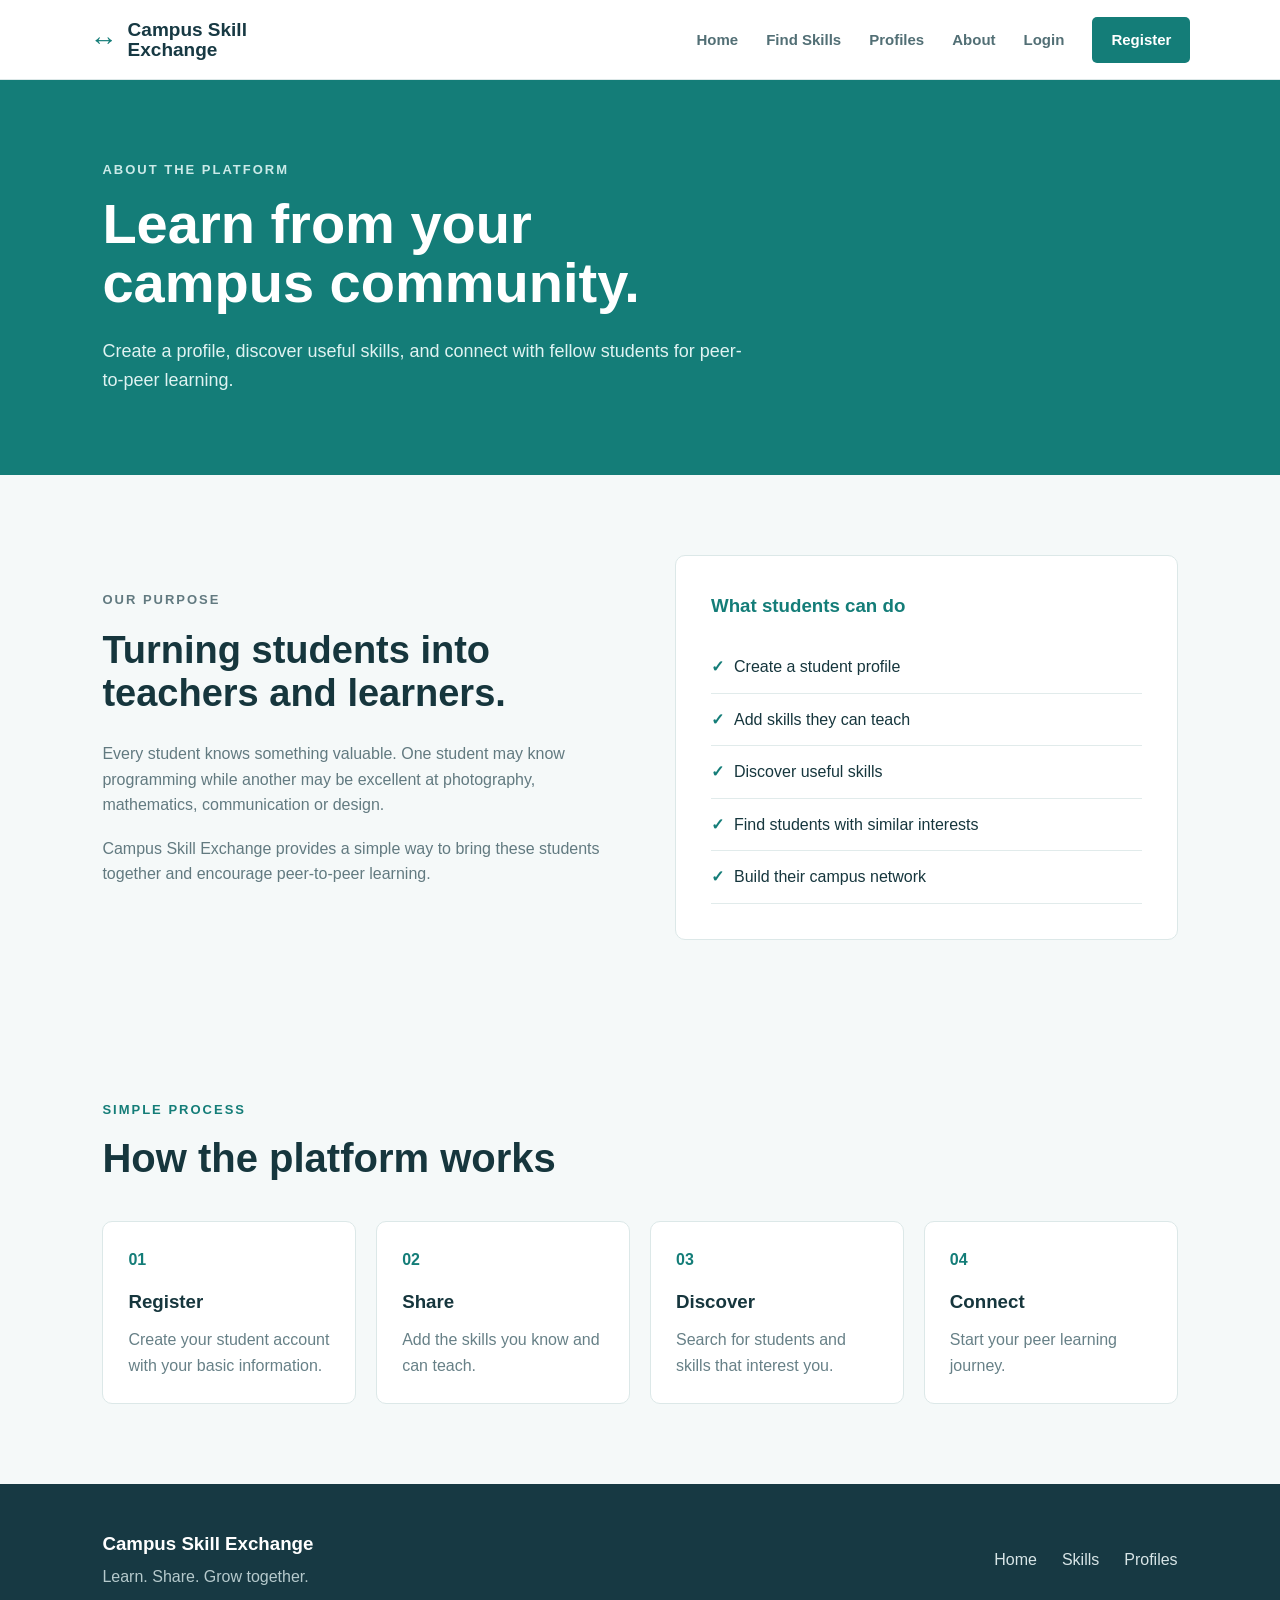
==== pages/about.html @ a90875c9 "Add HTML pages" ====
<!DOCTYPE html><html lang="en"><head><meta charset="UTF-8"><meta name="viewport" content="width=device-width,initial-scale=1.0"><title>About - Campus Skill Exchange</title><link rel="stylesheet" href="../css/style.css"></head><body>
<header class="header"><div class="logo"><span class="logo-icon">↔</span><span>Campus Skill<br>Exchange</span></div><nav><a href="../index.html">Home</a><a href="skills.html">Find Skills</a><a href="profiles.html">Profiles</a><a href="about.html">About</a><a href="login.html">Login</a><a href="register.html" class="nav-button">Register</a></nav></header>
<section class="page-header"><p class="section-label">ABOUT THE PLATFORM</p><h1>Learn from your<br>campus community.</h1><p>Create a profile, discover useful skills, and connect with fellow students for peer-to-peer learning.</p></section>
<section class="about-section"><div class="about-content"><p class="section-label">OUR PURPOSE</p><h2>Turning students into teachers and learners.</h2><p>Every student knows something valuable. One student may know programming while another may be excellent at photography, mathematics, communication or design.</p><p>Campus Skill Exchange provides a simple way to bring these students together and encourage peer-to-peer learning.</p></div><div class="about-box"><h3>What students can do</h3><ul><li>Create a student profile</li><li>Add skills they can teach</li><li>Discover useful skills</li><li>Find students with similar interests</li><li>Build their campus network</li></ul></div></section>
<section class="section"><p class="section-label">SIMPLE PROCESS</p><h2>How the platform works</h2><div class="process-container"><div class="process-card"><span>01</span><h3>Register</h3><p>Create your student account with your basic information.</p></div><div class="process-card"><span>02</span><h3>Share</h3><p>Add the skills you know and can teach.</p></div><div class="process-card"><span>03</span><h3>Discover</h3><p>Search for students and skills that interest you.</p></div><div class="process-card"><span>04</span><h3>Connect</h3><p>Start your peer learning journey.</p></div></div></section>
<footer class="footer"><div><h3>Campus Skill Exchange</h3><p>Learn. Share. Grow together.</p></div><div class="footer-links"><a href="../index.html">Home</a><a href="skills.html">Skills</a><a href="profiles.html">Profiles</a></div></footer></body></html>
---- css/style.css ----
*{margin:0;padding:0;box-sizing:border-box}body{font-family:Arial,Helvetica,sans-serif;background:#f5f9f9;color:#16363d;line-height:1.6}.header{background:#fff;border-bottom:1px solid #dce8e8;min-height:80px;padding:15px 7%;display:flex;justify-content:space-between;align-items:center}.logo{display:flex;align-items:center;gap:10px;color:#173943;font-size:19px;font-weight:bold;line-height:1.05}.logo-icon{color:#147d78;font-size:28px}nav{display:flex;align-items:center;gap:28px}nav a{color:#526f75;text-decoration:none;font-size:15px;font-weight:600}nav a:hover{color:#147d78}.nav-button{background:#147d78;color:#fff!important;padding:11px 19px;border-radius:5px}.hero{min-height:610px;background:#147d78;color:#fff;padding:80px 8%;display:grid;grid-template-columns:1.1fr .9fr;gap:70px;align-items:center}.hero-content{max-width:700px}.small-heading{font-size:14px;font-weight:bold;letter-spacing:3px;margin-bottom:25px}.hero h1{font-size:64px;line-height:1.03;margin-bottom:30px}.hero-text{max-width:650px;font-size:19px;line-height:1.7;color:#e5f7f6}.hero-buttons{margin-top:35px;display:flex;gap:12px}.button{display:inline-block;background:#147d78;color:#fff;border:0;text-decoration:none;padding:13px 23px;border-radius:5px;font-size:15px;font-weight:bold;cursor:pointer}.button:hover{background:#0d6965}.hero .button{background:#fff;color:#147d78}.hero .button:hover{background:#eaf6f5}.button-outline{background:transparent!important;color:#fff!important;border:1px solid #b8e0de}.hero-card{background:#fff;color:#173943;padding:38px;border-radius:12px;box-shadow:0 15px 45px rgba(0,0,0,.15)}.card-number{color:#147d78;font-size:13px;font-weight:bold;letter-spacing:2px;margin-bottom:18px}.hero-card h2{font-size:28px;line-height:1.25;margin-bottom:18px}.hero-card>p{color:#678087}.steps{margin-top:30px}.step{display:flex;gap:18px;padding:15px 0;border-top:1px solid #e2eded}.step span{color:#147d78;font-weight:bold}.section{padding:80px 8%}.section-label{color:#147d78;font-size:13px;font-weight:bold;letter-spacing:2px;margin-bottom:14px}.section h2{font-size:40px;line-height:1.15;margin-bottom:40px}.feature-container{display:grid;grid-template-columns:repeat(3,1fr);gap:25px}.feature-card{background:#fff;border:1px solid #dce8e8;border-radius:10px;padding:30px}.feature-icon{width:45px;height:45px;border-radius:50%;background:#dff1ef;color:#147d78;display:flex;justify-content:center;align-items:center;margin-bottom:20px;font-weight:bold}.feature-card h3{font-size:21px;margin-bottom:12px}.feature-card p{color:#688087}.page-header{background:#147d78;color:#fff;padding:80px 8%}.page-header .section-label{color:#cceae8}.page-header h1{font-size:56px;line-height:1.05;margin-bottom:25px}.page-header>p:last-child{max-width:650px;font-size:18px;color:#e0f3f2}.about-section{padding:80px 8%;display:grid;grid-template-columns:1fr 1fr;gap:70px;align-items:center}.about-content h2{font-size:38px;line-height:1.15;margin-bottom:25px}.about-content p{color:#627a80;margin-bottom:18px}.about-box{background:#fff;border:1px solid #dce8e8;padding:35px;border-radius:10px}.about-box h3{color:#147d78;margin-bottom:20px}.about-box li{list-style:none;border-bottom:1px solid #e1ebeb;padding:13px 0}.about-box li:before{content:"✓";color:#147d78;font-weight:bold;margin-right:10px}.process-container{display:grid;grid-template-columns:repeat(4,1fr);gap:20px}.process-card{background:#fff;border:1px solid #dce8e8;border-radius:10px;padding:25px}.process-card span{color:#147d78;font-weight:bold}.process-card h3{margin:15px 0 10px}.process-card p{color:#678087}.skill-container{display:grid;grid-template-columns:repeat(3,1fr);gap:25px}.skill-card{background:#fff;border:1px solid #dce8e8;border-radius:10px;padding:30px;min-height:240px}.skill-number{color:#147d78;font-weight:bold;font-size:13px}.skill-card h3{font-size:23px;margin:18px 0 12px}.skill-card p{color:#678087;margin-bottom:25px}.skill-card a{color:#147d78;font-weight:bold;text-decoration:none}.cta-section{background:#dff1ef;padding:55px 8%;display:flex;justify-content:space-between;align-items:center;gap:30px}.cta-section h2{font-size:32px;line-height:1.2}.footer{background:#173943;color:#fff;padding:45px 8%;display:flex;justify-content:space-between;align-items:center}.footer h3{margin-bottom:5px}.footer p{color:#b5c9cc}.footer-links{display:flex;gap:25px}.footer-links a{color:#d8e5e7;text-decoration:none}@media(max-width:900px){.header{flex-direction:column;gap:20px}nav{flex-wrap:wrap;justify-content:center}.hero{grid-template-columns:1fr}.hero h1{font-size:48px}.feature-container,.skill-container{grid-template-columns:1fr 1fr}.process-container{grid-template-columns:1fr 1fr}.about-section{grid-template-columns:1fr}}@media(max-width:600px){.section,.hero{padding:55px 6%}.hero h1{font-size:40px}.page-header h1{font-size:42px}.feature-container,.skill-container,.process-container{grid-template-columns:1fr}.cta-section{flex-direction:column;align-items:flex-start}.footer{flex-direction:column;align-items:flex-start;gap:25px}}
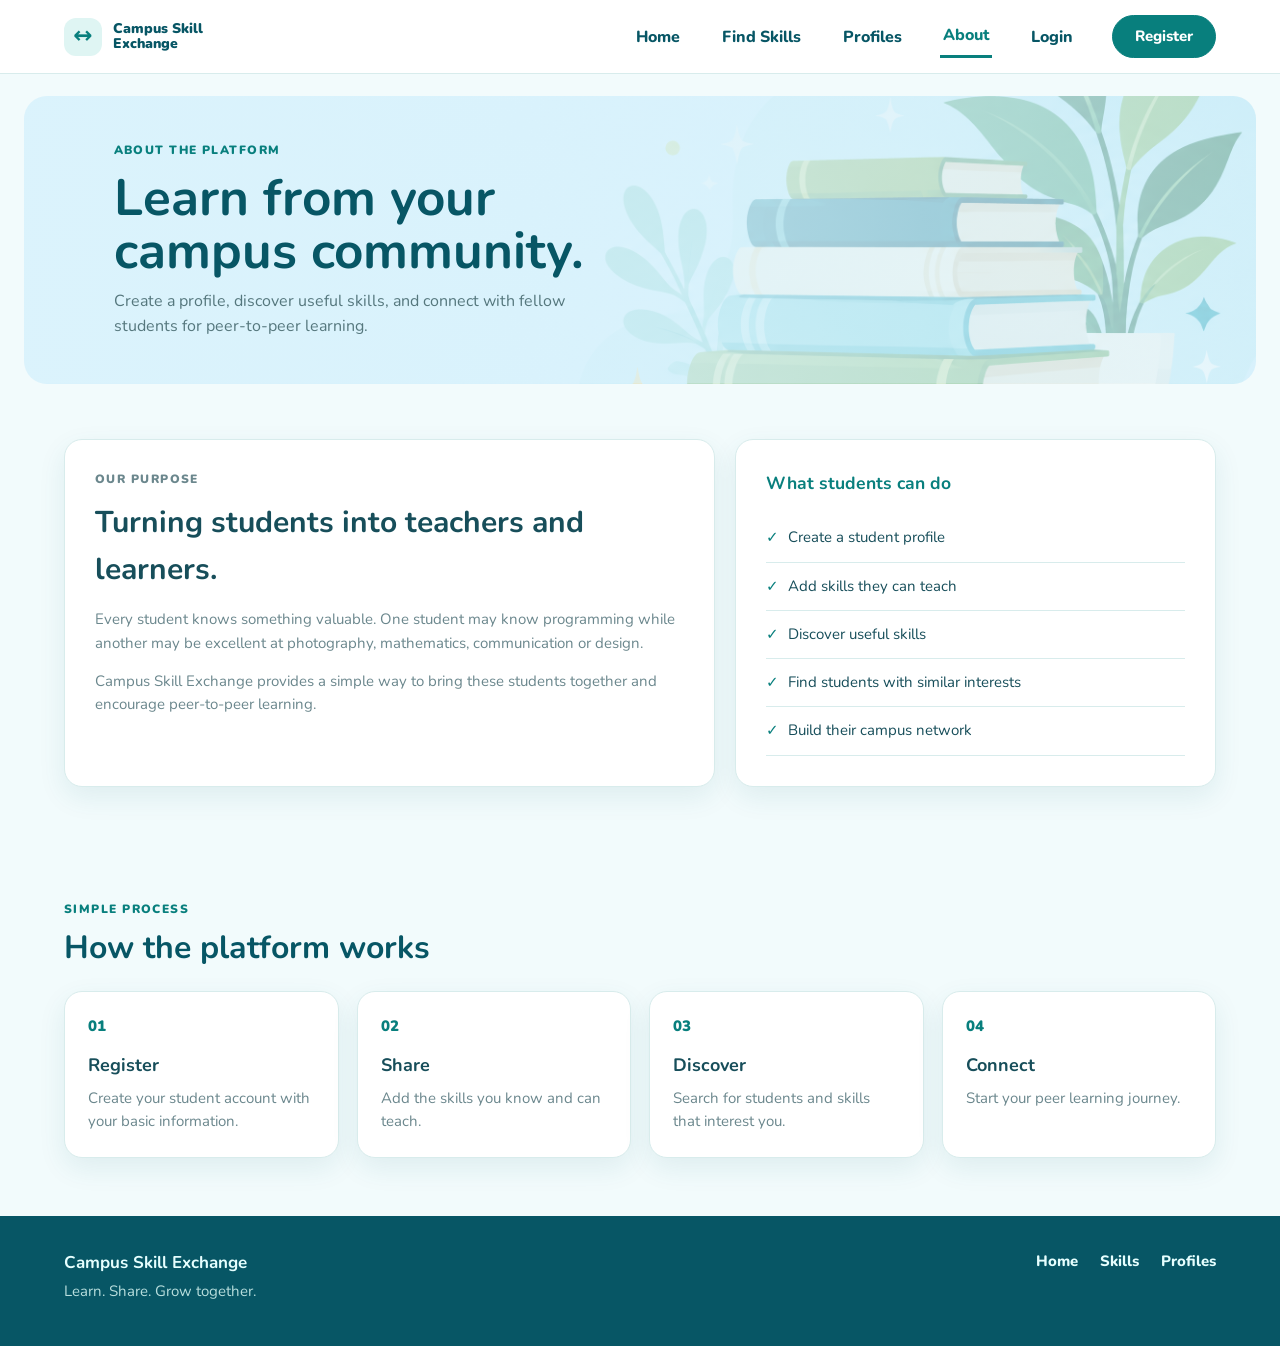
==== commit 485dadc5: "Redesign Campus Skill Exchange and add admin section" ====
--- a/pages/about.html
+++ b/pages/about.html
@@ -1,6 +1,92 @@
-<!DOCTYPE html><html lang="en"><head><meta charset="UTF-8"><meta name="viewport" content="width=device-width,initial-scale=1.0"><title>About - Campus Skill Exchange</title><link rel="stylesheet" href="../css/style.css"></head><body>
-<header class="header"><div class="logo"><span class="logo-icon">↔</span><span>Campus Skill<br>Exchange</span></div><nav><a href="../index.html">Home</a><a href="skills.html">Find Skills</a><a href="profiles.html">Profiles</a><a href="about.html">About</a><a href="login.html">Login</a><a href="register.html" class="nav-button">Register</a></nav></header>
-<section class="page-header"><p class="section-label">ABOUT THE PLATFORM</p><h1>Learn from your<br>campus community.</h1><p>Create a profile, discover useful skills, and connect with fellow students for peer-to-peer learning.</p></section>
-<section class="about-section"><div class="about-content"><p class="section-label">OUR PURPOSE</p><h2>Turning students into teachers and learners.</h2><p>Every student knows something valuable. One student may know programming while another may be excellent at photography, mathematics, communication or design.</p><p>Campus Skill Exchange provides a simple way to bring these students together and encourage peer-to-peer learning.</p></div><div class="about-box"><h3>What students can do</h3><ul><li>Create a student profile</li><li>Add skills they can teach</li><li>Discover useful skills</li><li>Find students with similar interests</li><li>Build their campus network</li></ul></div></section>
-<section class="section"><p class="section-label">SIMPLE PROCESS</p><h2>How the platform works</h2><div class="process-container"><div class="process-card"><span>01</span><h3>Register</h3><p>Create your student account with your basic information.</p></div><div class="process-card"><span>02</span><h3>Share</h3><p>Add the skills you know and can teach.</p></div><div class="process-card"><span>03</span><h3>Discover</h3><p>Search for students and skills that interest you.</p></div><div class="process-card"><span>04</span><h3>Connect</h3><p>Start your peer learning journey.</p></div></div></section>
-<footer class="footer"><div><h3>Campus Skill Exchange</h3><p>Learn. Share. Grow together.</p></div><div class="footer-links"><a href="../index.html">Home</a><a href="skills.html">Skills</a><a href="profiles.html">Profiles</a></div></footer></body></html>
+<!doctype html>
+<html lang="en">
+  <head>
+    <meta charset="UTF-8" />
+    <meta name="viewport" content="width=device-width,initial-scale=1.0" />
+    <title>About - Campus Skill Exchange</title>
+    <link rel="stylesheet" href="../css/style.css" />
+  </head>
+  <body>
+    <header class="header">
+      <div class="logo">
+        <span class="logo-icon">↔</span><span>Campus Skill<br />Exchange</span>
+      </div>
+      <nav>
+        <a href="../index.html">Home</a><a href="skills.html">Find Skills</a
+        ><a href="profiles.html">Profiles</a><a href="about.html">About</a
+        ><a href="login.html">Login</a
+        ><a href="register.html" class="nav-button">Register</a>
+      </nav>
+    </header>
+    <section class="page-header reference-about-banner">
+      <p class="section-label">ABOUT THE PLATFORM</p>
+      <h1>Learn from your<br />campus community.</h1>
+      <p>
+        Create a profile, discover useful skills, and connect with fellow
+        students for peer-to-peer learning.
+      </p>
+    </section>
+    <section class="about-section">
+      <div class="about-content">
+        <p class="section-label">OUR PURPOSE</p>
+        <h2>Turning students into teachers and learners.</h2>
+        <p>
+          Every student knows something valuable. One student may know
+          programming while another may be excellent at photography,
+          mathematics, communication or design.
+        </p>
+        <p>
+          Campus Skill Exchange provides a simple way to bring these students
+          together and encourage peer-to-peer learning.
+        </p>
+      </div>
+      <div class="about-box">
+        <h3>What students can do</h3>
+        <ul>
+          <li>Create a student profile</li>
+          <li>Add skills they can teach</li>
+          <li>Discover useful skills</li>
+          <li>Find students with similar interests</li>
+          <li>Build their campus network</li>
+        </ul>
+      </div>
+    </section>
+    <section class="section">
+      <p class="section-label">SIMPLE PROCESS</p>
+      <h2>How the platform works</h2>
+      <div class="process-container">
+        <div class="process-card">
+          <span>01</span>
+          <h3>Register</h3>
+          <p>Create your student account with your basic information.</p>
+        </div>
+        <div class="process-card">
+          <span>02</span>
+          <h3>Share</h3>
+          <p>Add the skills you know and can teach.</p>
+        </div>
+        <div class="process-card">
+          <span>03</span>
+          <h3>Discover</h3>
+          <p>Search for students and skills that interest you.</p>
+        </div>
+        <div class="process-card">
+          <span>04</span>
+          <h3>Connect</h3>
+          <p>Start your peer learning journey.</p>
+        </div>
+      </div>
+    </section>
+    <footer class="footer">
+      <div>
+        <h3>Campus Skill Exchange</h3>
+        <p>Learn. Share. Grow together.</p>
+      </div>
+      <div class="footer-links">
+        <a href="../index.html">Home</a><a href="skills.html">Skills</a
+        ><a href="profiles.html">Profiles</a>
+      </div>
+    </footer>
+    <script src="../JS/navigation.js"></script>
+  </body>
+</html>
--- a/css/style.css
+++ b/css/style.css
@@ -1 +1,11 @@
-*{margin:0;padding:0;box-sizing:border-box}body{font-family:Arial,Helvetica,sans-serif;background:#f5f9f9;color:#16363d;line-height:1.6}.header{background:#fff;border-bottom:1px solid #dce8e8;min-height:80px;padding:15px 7%;display:flex;justify-content:space-between;align-items:center}.logo{display:flex;align-items:center;gap:10px;color:#173943;font-size:19px;font-weight:bold;line-height:1.05}.logo-icon{color:#147d78;font-size:28px}nav{display:flex;align-items:center;gap:28px}nav a{color:#526f75;text-decoration:none;font-size:15px;font-weight:600}nav a:hover{color:#147d78}.nav-button{background:#147d78;color:#fff!important;padding:11px 19px;border-radius:5px}.hero{min-height:610px;background:#147d78;color:#fff;padding:80px 8%;display:grid;grid-template-columns:1.1fr .9fr;gap:70px;align-items:center}.hero-content{max-width:700px}.small-heading{font-size:14px;font-weight:bold;letter-spacing:3px;margin-bottom:25px}.hero h1{font-size:64px;line-height:1.03;margin-bottom:30px}.hero-text{max-width:650px;font-size:19px;line-height:1.7;color:#e5f7f6}.hero-buttons{margin-top:35px;display:flex;gap:12px}.button{display:inline-block;background:#147d78;color:#fff;border:0;text-decoration:none;padding:13px 23px;border-radius:5px;font-size:15px;font-weight:bold;cursor:pointer}.button:hover{background:#0d6965}.hero .button{background:#fff;color:#147d78}.hero .button:hover{background:#eaf6f5}.button-outline{background:transparent!important;color:#fff!important;border:1px solid #b8e0de}.hero-card{background:#fff;color:#173943;padding:38px;border-radius:12px;box-shadow:0 15px 45px rgba(0,0,0,.15)}.card-number{color:#147d78;font-size:13px;font-weight:bold;letter-spacing:2px;margin-bottom:18px}.hero-card h2{font-size:28px;line-height:1.25;margin-bottom:18px}.hero-card>p{color:#678087}.steps{margin-top:30px}.step{display:flex;gap:18px;padding:15px 0;border-top:1px solid #e2eded}.step span{color:#147d78;font-weight:bold}.section{padding:80px 8%}.section-label{color:#147d78;font-size:13px;font-weight:bold;letter-spacing:2px;margin-bottom:14px}.section h2{font-size:40px;line-height:1.15;margin-bottom:40px}.feature-container{display:grid;grid-template-columns:repeat(3,1fr);gap:25px}.feature-card{background:#fff;border:1px solid #dce8e8;border-radius:10px;padding:30px}.feature-icon{width:45px;height:45px;border-radius:50%;background:#dff1ef;color:#147d78;display:flex;justify-content:center;align-items:center;margin-bottom:20px;font-weight:bold}.feature-card h3{font-size:21px;margin-bottom:12px}.feature-card p{color:#688087}.page-header{background:#147d78;color:#fff;padding:80px 8%}.page-header .section-label{color:#cceae8}.page-header h1{font-size:56px;line-height:1.05;margin-bottom:25px}.page-header>p:last-child{max-width:650px;font-size:18px;color:#e0f3f2}.about-section{padding:80px 8%;display:grid;grid-template-columns:1fr 1fr;gap:70px;align-items:center}.about-content h2{font-size:38px;line-height:1.15;margin-bottom:25px}.about-content p{color:#627a80;margin-bottom:18px}.about-box{background:#fff;border:1px solid #dce8e8;padding:35px;border-radius:10px}.about-box h3{color:#147d78;margin-bottom:20px}.about-box li{list-style:none;border-bottom:1px solid #e1ebeb;padding:13px 0}.about-box li:before{content:"✓";color:#147d78;font-weight:bold;margin-right:10px}.process-container{display:grid;grid-template-columns:repeat(4,1fr);gap:20px}.process-card{background:#fff;border:1px solid #dce8e8;border-radius:10px;padding:25px}.process-card span{color:#147d78;font-weight:bold}.process-card h3{margin:15px 0 10px}.process-card p{color:#678087}.skill-container{display:grid;grid-template-columns:repeat(3,1fr);gap:25px}.skill-card{background:#fff;border:1px solid #dce8e8;border-radius:10px;padding:30px;min-height:240px}.skill-number{color:#147d78;font-weight:bold;font-size:13px}.skill-card h3{font-size:23px;margin:18px 0 12px}.skill-card p{color:#678087;margin-bottom:25px}.skill-card a{color:#147d78;font-weight:bold;text-decoration:none}.cta-section{background:#dff1ef;padding:55px 8%;display:flex;justify-content:space-between;align-items:center;gap:30px}.cta-section h2{font-size:32px;line-height:1.2}.footer{background:#173943;color:#fff;padding:45px 8%;display:flex;justify-content:space-between;align-items:center}.footer h3{margin-bottom:5px}.footer p{color:#b5c9cc}.footer-links{display:flex;gap:25px}.footer-links a{color:#d8e5e7;text-decoration:none}@media(max-width:900px){.header{flex-direction:column;gap:20px}nav{flex-wrap:wrap;justify-content:center}.hero{grid-template-columns:1fr}.hero h1{font-size:48px}.feature-container,.skill-container{grid-template-columns:1fr 1fr}.process-container{grid-template-columns:1fr 1fr}.about-section{grid-template-columns:1fr}}@media(max-width:600px){.section,.hero{padding:55px 6%}.hero h1{font-size:40px}.page-header h1{font-size:42px}.feature-container,.skill-container,.process-container{grid-template-columns:1fr}.cta-section{flex-direction:column;align-items:flex-start}.footer{flex-direction:column;align-items:flex-start;gap:25px}}
+@import url('https://fonts.googleapis.com/css2?family=Nunito:wght@400;600;700;800;900&display=swap');
+:root{--teal:#087f7d;--teal-dark:#075665;--aqua:#e7f8f7;--sky:#dff3fb;--ink:#174e5a;--muted:#6b878d;--line:#d8ecec;--card:#fff;--cream:#fff7dd;--lav:#f0ecff;--shadow:0 10px 28px rgba(20,102,110,.09)}
+*{box-sizing:border-box}html{scroll-behavior:smooth}body{margin:0;background:#f2fbfc;color:var(--ink);font-family:Nunito,system-ui,sans-serif;font-size:15px;line-height:1.55}a{color:inherit}button,input,select{font:inherit}button{cursor:pointer}.header{height:74px;width:100%;display:flex;align-items:center;justify-content:space-between;padding:0 clamp(20px,5vw,78px);background:#fff;border-bottom:1px solid var(--line);position:relative;z-index:5}.logo{display:flex;align-items:center;gap:11px;text-decoration:none;color:var(--teal-dark);font-weight:900;font-size:14px;line-height:1.05}.logo-icon{display:grid;place-items:center;width:38px;height:38px;border-radius:12px;background:#dff5f3;color:var(--teal);font-size:23px}.header nav{display:flex;align-items:center;gap:clamp(14px,2.4vw,32px)}.header nav a,.header nav button{font-size:14px;font-weight:800;color:var(--teal-dark);text-decoration:none;border:0;background:transparent;padding:9px 2px;white-space:nowrap}.header nav a:hover,.header nav button:hover{color:var(--teal)}.header nav a.active-link{color:var(--teal);border-bottom:3px solid var(--teal)}.nav-button{border:1px solid #a8d9d7!important;border-radius:999px!important;padding:10px 20px!important}.header nav a.nav-button,.header nav a:last-child{background:var(--teal);color:#fff!important;border-color:var(--teal)!important}.header [hidden]{display:none!important}.hero{width:calc(100% - 48px);max-width:1400px;min-height:440px;margin:22px auto 0;padding:60px clamp(25px,7vw,96px);border-radius:24px;background:#dcf5f3;position:relative;overflow:hidden;display:flex;align-items:center}.reference-hero{background-image:linear-gradient(90deg,rgba(220,247,246,.98) 0%,rgba(220,247,246,.86) 43%,rgba(220,247,246,.10) 100%),url('../assets/illustrations/home-campus.png');background-position:center;background-size:cover}.hero-content{position:relative;z-index:1;max-width:600px}.small-heading,.section-label{margin:0 0 12px;color:var(--teal);font-size:12px;font-weight:900;letter-spacing:.12em;text-transform:uppercase}.hero h1{margin:0 0 18px;color:var(--teal-dark);font-size:clamp(42px,5vw,70px);line-height:1.02;letter-spacing:-.05em}.hero-text{max-width:470px;margin:0 0 25px;color:#47777d;font-size:16px}.hero-search{display:flex;width:min(440px,100%);height:48px;overflow:hidden;background:#fff;border:1px solid var(--line);border-radius:999px;box-shadow:var(--shadow)}.hero-search input{flex:1;min-width:0;border:0;outline:0;padding:0 17px;font-size:14px;color:var(--ink)}.hero-search input::placeholder{color:#91a8ac}.hero-search button{width:46px;border:0;background:var(--teal);color:#fff;font-size:23px}.hero-search button:hover{background:var(--teal-dark)}.hero-card{display:none}.hero-buttons{display:flex;gap:10px;margin-top:18px}.button{display:inline-flex;align-items:center;justify-content:center;border:0;border-radius:999px;background:var(--teal);color:#fff;text-decoration:none;padding:12px 22px;font-size:14px;font-weight:900;box-shadow:0 5px 13px rgba(8,127,125,.18);transition:.18s}.button:hover{background:var(--teal-dark);transform:translateY(-1px)}.button-outline{background:#fff;color:var(--teal)!important;border:1px solid #a5d5d3;box-shadow:none}.section{max-width:1400px;margin:auto;padding:58px clamp(20px,5vw,70px)}.section h2{margin:0 0 24px;font-size:32px;line-height:1.15;color:var(--teal-dark)}.feature-container,.skill-container,.process-container{display:grid;grid-template-columns:repeat(3,1fr);gap:18px}.feature-card,.skill-card,.process-card,.about-content,.about-box,.profile-card,.dashboard-card{background:#fff;border:1px solid var(--line);border-radius:18px;box-shadow:var(--shadow)}.feature-card,.skill-card,.process-card{padding:23px}.feature-card:hover,.skill-card:hover,.profile-card:hover,.process-card:hover{transform:translateY(-3px);transition:.18s;box-shadow:0 16px 30px rgba(20,102,110,.12)}.feature-icon{display:grid;place-items:center;width:43px;height:43px;margin-bottom:15px;border-radius:14px;background:var(--aqua);color:var(--teal);font-weight:900}.feature-card h3,.skill-card h3,.process-card h3{margin:0 0 7px;font-size:18px}.feature-card p,.skill-card p,.process-card p{margin:0;color:var(--muted)}.page-header{width:calc(100% - 48px);max-width:1400px;min-height:220px;margin:22px auto 0;padding:45px clamp(25px,7vw,96px);border-radius:23px;background:var(--sky);position:relative;overflow:hidden}.page-header h1{position:relative;z-index:1;margin:0 0 11px;color:var(--teal-dark);font-size:clamp(34px,4vw,54px);line-height:1.04}.page-header>p:last-child{position:relative;z-index:1;max-width:500px;margin:0;color:#55777d;font-size:16px}.reference-about-banner{background-image:linear-gradient(90deg,rgba(219,243,252,.98),rgba(219,243,252,.62)),url('../assets/illustrations/about-banner-art.png');background-position:center;background-size:cover}.reference-skills-banner{background-image:linear-gradient(90deg,rgba(255,247,218,.98),rgba(255,247,218,.62)),url('../assets/illustrations/skills-banner-art.png');background-position:center;background-size:cover}.reference-profiles-banner{background-image:linear-gradient(90deg,rgba(240,236,255,.98),rgba(240,236,255,.62)),url('../assets/illustrations/profiles-students.png');background-position:center;background-size:cover}.about-section{max-width:1400px;margin:auto;padding:55px clamp(20px,5vw,70px);display:grid;grid-template-columns:1.15fr .85fr;gap:20px}.about-content,.about-box{padding:30px}.about-content h2{margin:0 0 13px;font-size:30px}.about-content p{color:var(--muted)}.about-box h3{margin-top:0;color:var(--teal)}.about-box ul{padding:0;margin:0}.about-box li{list-style:none;padding:12px 0;border-bottom:1px solid var(--line)}.about-box li:before{content:'✓';margin-right:10px;color:var(--teal);font-weight:900}.process-container{grid-template-columns:repeat(4,1fr)}.process-card span,.skill-number{color:var(--teal);font-weight:900}.process-card h3{margin-top:14px}.skill-toolbar{display:flex;gap:12px;max-width:750px;margin-bottom:22px;padding:10px;background:#fff;border:1px solid var(--line);border-radius:16px;box-shadow:var(--shadow)}.skill-toolbar input,.skill-toolbar select{border:1px solid var(--line);border-radius:999px;background:#fbfefe;color:var(--ink);outline:0;padding:11px 14px;font-size:14px}.skill-toolbar input{flex:1}.skill-toolbar input:focus,.skill-toolbar select:focus,.search-box input:focus{border-color:var(--teal);box-shadow:0 0 0 3px #d9f5f3}.skill-card{min-height:190px}.skill-card h3{margin-top:14px}.skill-card a{display:inline-block;margin-top:15px;color:var(--teal);font-weight:900;text-decoration:none}.skill-card[hidden],.no-profile[hidden]{display:none}.search-box{display:flex;gap:10px;max-width:760px;margin:0 0 28px}.search-box input{flex:1;border:1px solid var(--line);border-radius:999px;padding:13px 17px;outline:0;background:#fff;font-size:14px}.profile-container{display:grid;grid-template-columns:repeat(4,1fr);gap:18px}.profile-card{padding:19px}.profile-top{display:flex;align-items:center;gap:12px;padding-bottom:13px;border-bottom:1px solid var(--line)}.profile-avatar,.dashboard-avatar{display:grid;place-items:center;width:48px;height:48px;border-radius:50%;background:#dff5f1;color:var(--teal-dark);font-weight:900}.profile-top h3{margin:0;font-size:17px}.profile-course{margin:2px 0 0;color:var(--muted);font-size:12px}.profile-card>p{margin:10px 0;color:var(--muted);font-size:13px}.profile-skills{font-size:13px}.skill-tag{display:inline-block;margin:5px 4px 0 0;padding:5px 9px;border-radius:999px;background:#e5f7f4;color:var(--teal);font-size:11px;font-weight:800}.profile-action{margin-top:15px}.request-button{width:100%;border:0;border-radius:999px;padding:10px;background:var(--teal);color:#fff;font-weight:900}.request-button:disabled{background:#dcebea;color:#7d999b}.no-profile{grid-column:1/-1;padding:40px;text-align:center;background:#fff;border:1px dashed #b7dedd;border-radius:18px}.cta-section{max-width:1400px;margin:0 auto 40px;padding:30px clamp(22px,5vw,55px);display:flex;align-items:center;justify-content:space-between;gap:20px;background:#dff5f1;border-radius:20px}.cta-section h2{margin:0;font-size:28px}.footer{display:flex;justify-content:space-between;gap:20px;padding:34px clamp(20px,5vw,78px);background:var(--teal-dark);color:#e6ffff}.footer h3{margin:0;font-size:17px}.footer p{margin:4px 0 0;color:#b8dedd}.footer-links{display:flex;gap:22px}.footer-links a{color:#e6ffff;text-decoration:none;font-weight:800}.auth-section{min-height:calc(100vh - 74px);padding:55px clamp(20px,8vw,120px);display:grid;grid-template-columns:minmax(0,1fr) minmax(400px,520px);align-items:center;gap:70px;background:#e7f8fb}.login-auth-section{background-image:url('../assets/illustrations/login-campus.png');background-repeat:no-repeat;background-position:10% bottom;background-size:min(48%,620px) auto}.register-auth-section{background-image:url('../assets/illustrations/register-campus.png');background-repeat:no-repeat;background-position:8% bottom;background-size:min(48%,620px) auto}.auth-section:before{content:'Learn, share, grow.';align-self:start;margin-top:35px;color:var(--teal-dark);font-size:clamp(28px,4vw,48px);font-weight:900;line-height:1.08}.auth-box{grid-column:2;width:100%;padding:35px;background:rgba(255,255,255,.96);border:1px solid var(--line);border-radius:22px;box-shadow:0 18px 40px rgba(20,102,110,.13)}.auth-box h1{margin:0 0 8px;color:var(--teal-dark);font-size:36px;line-height:1.08}.auth-description{margin:0 0 24px;color:var(--muted);font-size:15px}.auth-box form{display:grid;gap:8px}.auth-box label,.edit-form label{font-size:14px;font-weight:900;color:var(--teal-dark)}.auth-box input,.edit-form input{width:100%;padding:14px;border:1px solid var(--line);border-radius:11px;background:#fbfefe;outline:0;font-size:15px}.auth-box input:focus,.edit-form input:focus{border-color:var(--teal);box-shadow:0 0 0 3px #d9f5f3}.auth-box .button{width:100%;margin-top:8px;font-size:15px}.form-link{text-align:center;color:var(--muted);font-size:14px}.form-link a{color:var(--teal);font-weight:900}.dashboard-hero{width:calc(100% - 48px);max-width:1400px;margin:22px auto 0;padding:34px 6%;border-radius:22px;background:#dff5f1 url('../assets/illustrations/student-dashboard-banner.png') right center/auto 100% no-repeat}.dashboard-hero h1{margin:0 0 5px;font-size:34px}.dashboard-hero p:last-child{margin:0;color:var(--muted)}.dashboard-content{max-width:1400px;margin:auto;padding:35px clamp(20px,5vw,70px)}.dashboard-grid{display:grid;grid-template-columns:repeat(3,1fr);gap:18px}.dashboard-card{padding:23px}.stat-label{display:block;color:var(--teal);font-weight:900;font-size:12px;letter-spacing:.08em}.stat-card strong{display:block;margin:9px 0 2px;font-size:32px}.stat-card p,.notifications-card p{margin:0;color:var(--muted)}.accent-card{background:#e5f8ef}.notifications-card{background:var(--cream)}.notification-heading,.card-heading{display:flex;justify-content:space-between;gap:15px}.notification-heading strong{font-size:29px}.notification-icon{font-size:28px}.dashboard-columns{display:grid;grid-template-columns:1.35fr .8fr;gap:18px;margin-top:18px}.card-heading h2,.next-step-card h2{margin:4px 0 16px;font-size:23px}.text-button{border:0;background:transparent;color:var(--teal);font-weight:900}.profile-details{display:grid;grid-template-columns:repeat(3,1fr);gap:10px}.profile-details p{margin:0;padding:13px;background:#f3fbfb;border-radius:11px;font-size:13px}.profile-details strong,.profile-details span{display:block}.profile-details strong{margin-bottom:3px;color:var(--muted);font-size:11px}.skills-block{margin-top:18px;font-size:13px}.next-step-card{background:#e5f8f6}.next-step-card p:not(.section-label){color:var(--muted)}.requests-card,.edit-card{margin-top:18px}.request-list{display:grid;gap:10px}.request-item{display:flex;justify-content:space-between;gap:15px;padding:13px;background:#f7fbfb;border-radius:11px}.request-item p{margin:4px 0;color:var(--muted)}.request-actions{display:flex;gap:6px}.request-actions button{border:0;border-radius:999px;padding:7px 10px;font-weight:800}.accept-request{background:#d9f3ea;color:#13765d}.decline-request{background:#ffe8e9;color:#b44856}.edit-form{display:grid;gap:8px;max-width:540px}.edit-card[hidden]{display:none}
+@media(max-width:1000px){.profile-container{grid-template-columns:repeat(2,1fr)}.auth-section{grid-template-columns:1fr 460px;gap:30px}.dashboard-columns{grid-template-columns:1fr}.feature-container,.skill-container{grid-template-columns:repeat(2,1fr)}}
+@media(max-width:720px){.header{height:auto;min-height:74px;flex-wrap:wrap;gap:8px;padding:12px 18px}.header nav{width:100%;overflow:auto;gap:14px;justify-content:flex-start}.header nav a,.header nav button{font-size:13px}.hero,.page-header,.dashboard-hero{width:calc(100% - 24px);margin-top:12px}.hero{min-height:520px;padding:35px 25px;align-items:flex-start}.reference-hero{background-position:62% center}.hero h1{font-size:48px}.page-header{min-height:240px;padding:32px 25px}.reference-about-banner,.reference-skills-banner,.reference-profiles-banner{background-position:65% center}.feature-container,.skill-container,.process-container,.dashboard-grid{grid-template-columns:1fr}.about-section{grid-template-columns:1fr;padding:35px 16px}.section{padding:40px 16px}.profile-container{grid-template-columns:1fr}.cta-section{margin:0 12px 28px;flex-direction:column;align-items:flex-start}.footer{flex-direction:column}.auth-section{min-height:auto;grid-template-columns:1fr;padding:35px 16px 55px;background-position:center bottom;background-size:70% auto}.auth-section:before{grid-row:1;align-self:auto;margin:0 0 10px;font-size:30px;text-align:center}.auth-box{grid-column:1;grid-row:2;padding:27px 21px}.login-auth-section,.register-auth-section{padding-top:35px}.dashboard-hero{padding:28px 22px;background-size:auto 65%;background-position:right bottom}.dashboard-content{padding:28px 16px}.profile-details{grid-template-columns:1fr}.skill-toolbar{flex-direction:column}.skill-toolbar input,.skill-toolbar select{width:100%}}
+
+/* Auth cleanup: keep forms clean when artwork is not visible in the layout. */
+.register-auth-section{background-image:none;background-color:#e7f8fb}.register-auth-section:before{content:'Create your campus profile';margin-top:35px;color:var(--teal-dark);font-size:clamp(28px,4vw,48px);font-weight:900;line-height:1.08}.login-auth-section{background-image:none;background-color:#e7f8fb}.login-auth-section:before{content:'Learn, share, grow.'}
+
+/* Final responsive balance and navigation readability pass. */
+.header nav{gap:clamp(16px,2.8vw,36px)}.header nav a,.header nav button{font-size:16px;line-height:1.25;padding:10px 3px}.header nav a.nav-button,.header nav a:last-child{font-size:15px;padding:11px 22px!important}.hero,.page-header,.dashboard-hero{max-width:1440px}.hero,.page-header{width:min(1440px,calc(100% - 48px))}.auth-section{min-height:calc(100svh - 74px)}.footer{min-height:130px}@media(max-width:1000px){.header nav a,.header nav button{font-size:15px}.header nav a.nav-button,.header nav a:last-child{font-size:14px}.hero,.page-header,.dashboard-hero{width:calc(100% - 32px)}.hero{padding-left:6%;padding-right:6%}.profile-container{grid-template-columns:repeat(2,minmax(0,1fr))}}@media(max-width:720px){.header{padding:12px 16px}.header nav{gap:13px;scrollbar-width:none}.header nav a,.header nav button{font-size:14px}.header nav a.nav-button,.header nav a:last-child{font-size:13px;padding:9px 15px!important}.hero,.page-header,.dashboard-hero{width:calc(100% - 24px)}.hero{min-height:500px;padding:32px 22px}.hero h1{font-size:clamp(40px,11vw,58px)}.page-header h1{font-size:clamp(34px,9vw,48px)}.dashboard-hero h1{font-size:28px}.auth-section{min-height:calc(100svh - 110px)}.footer{padding:28px 20px}}@media(max-width:430px){.header nav{gap:10px}.header nav a,.header nav button{font-size:13px}.header nav a.nav-button,.header nav a:last-child{font-size:12px;padding:8px 12px!important}.logo{font-size:13px}.logo-icon{width:35px;height:35px}.hero,.page-header,.dashboard-hero{width:calc(100% - 16px);border-radius:17px}.hero{padding:28px 18px}.hero-text{font-size:14px}.section{padding-left:14px;padding-right:14px}.profile-container{grid-template-columns:1fr}.cta-section{margin-left:8px;margin-right:8px}.auth-box{max-width:100%}}
